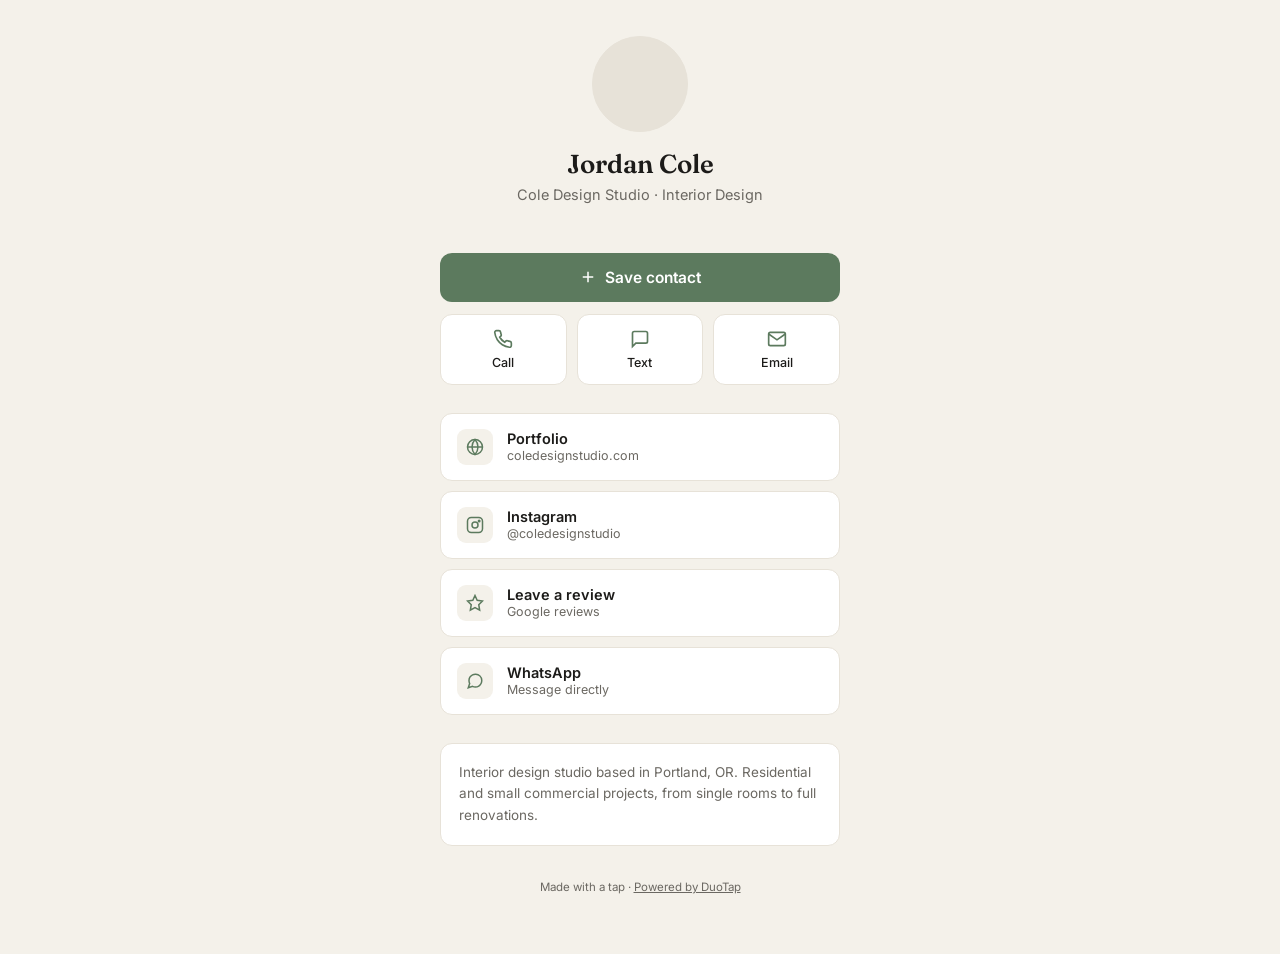
==== busines.html @ ecd8a02f "first" ====
<!DOCTYPE html>
<html lang="en">
<head>
  <meta charset="UTF-8">
  <meta name="viewport" content="width=device-width, initial-scale=1.0, viewport-fit=cover">
  <title>Jordan Cole — Cole Design Studio</title>
  <link rel="preconnect" href="https://fonts.googleapis.com">
  <link href="https://fonts.googleapis.com/css2?family=Fraunces:opsz,wght@9..144,500;9..144,600&family=Inter:wght@400;500;600&display=swap" rel="stylesheet">
  <style>
    :root{
      /* ---- Reskin per customer by editing these ---- */
      --bg:#f4f1ea;
      --card:#ffffff;
      --ink:#1c1b19;
      --muted:#6b6862;
      --accent:#5c7a5e;      /* primary action color */
      --accent-ink:#ffffff;  /* text on accent */
      --line:#e7e2d8;
      --radius:16px;
    }
    *{box-sizing:border-box;}
    body{
      margin:0;
      background:var(--bg);
      color:var(--ink);
      font-family:'Inter',sans-serif;
      display:flex;
      justify-content:center;
      min-height:100vh;
      padding:28px 16px 60px;
    }
    .card{
      width:100%;
      max-width:400px;
    }
    .profile{
      text-align:center;
      padding:8px 0 28px;
    }
    .avatar{
      width:96px; height:96px;
      border-radius:50%;
      margin:0 auto 18px;
      background:var(--line);
      display:block;
      object-fit:cover;
      border:1px solid var(--line);
    }
    h1{
      font-family:'Fraunces',serif;
      font-weight:600;
      font-size:26px;
      margin:0;
      line-height:1.15;
    }
    .role{
      color:var(--muted);
      font-size:14.5px;
      margin-top:6px;
    }

    .save-btn{
      display:flex;
      align-items:center;
      justify-content:center;
      gap:8px;
      width:100%;
      background:var(--accent);
      color:var(--accent-ink);
      border:none;
      padding:15px 20px;
      border-radius:12px;
      font-size:15.5px;
      font-weight:600;
      font-family:'Inter',sans-serif;
      cursor:pointer;
      margin-top:22px;
      transition:transform .12s, opacity .12s;
    }
    .save-btn:hover{opacity:.92;}
    .save-btn:active{transform:scale(0.98);}

    .quick-row{
      display:grid;
      grid-template-columns:repeat(3,1fr);
      gap:10px;
      margin-top:12px;
    }
    .quick-btn{
      display:flex;
      flex-direction:column;
      align-items:center;
      gap:6px;
      padding:14px 6px;
      background:var(--card);
      border:1px solid var(--line);
      border-radius:12px;
      text-decoration:none;
      color:var(--ink);
      font-size:12.5px;
      font-weight:500;
      transition:border-color .12s;
    }
    .quick-btn:hover{border-color:var(--accent);}
    .quick-btn svg{stroke:var(--accent);}

    .links{
      margin-top:28px;
      display:flex;
      flex-direction:column;
      gap:10px;
    }
    .link-row{
      display:flex;
      align-items:center;
      gap:14px;
      padding:15px 16px;
      background:var(--card);
      border:1px solid var(--line);
      border-radius:12px;
      text-decoration:none;
      color:var(--ink);
      transition:border-color .12s, transform .12s;
    }
    .link-row:hover{border-color:var(--accent); transform:translateY(-1px);}
    .link-icon{
      width:36px; height:36px;
      border-radius:9px;
      background:var(--bg);
      display:flex; align-items:center; justify-content:center;
      flex-shrink:0;
    }
    .link-icon svg{stroke:var(--accent);}
    .link-text{flex-grow:1;}
    .link-title{font-size:14.5px; font-weight:600;}
    .link-sub{font-size:12.5px; color:var(--muted); margin-top:1px;}
    .link-arrow{color:var(--muted); flex-shrink:0;}

    .about{
      margin-top:28px;
      padding:18px 18px;
      background:var(--card);
      border:1px solid var(--line);
      border-radius:12px;
      font-size:13.5px;
      color:var(--muted);
      line-height:1.6;
    }

    .footer{
      text-align:center;
      margin-top:34px;
      font-size:11.5px;
      color:var(--muted);
    }
    .footer a{color:var(--muted); text-decoration:underline;}

    @media (prefers-reduced-motion: reduce){
      *{transition:none !important;}
    }
  </style>
</head>
<body>

<div class="card">

  <div class="profile">
    <div class="avatar" role="img" aria-label="Jordan Cole"></div>
    <h1>Jordan Cole</h1>
    <div class="role">Cole Design Studio · Interior Design</div>
  </div>

  <button class="save-btn" onclick="saveContact()">
    <svg width="18" height="18" viewBox="0 0 24 24" fill="none" stroke="currentColor" stroke-width="2"><path d="M12 5v14M5 12h14"/></svg>
    Save contact
  </button>

  <div class="quick-row">
    <a class="quick-btn" href="tel:+15551234567">
      <svg width="20" height="20" viewBox="0 0 24 24" fill="none" stroke-width="2"><path d="M22 16.92v3a2 2 0 0 1-2.18 2 19.79 19.79 0 0 1-8.63-3.07 19.5 19.5 0 0 1-6-6 19.79 19.79 0 0 1-3.07-8.67A2 2 0 0 1 4.11 2h3a2 2 0 0 1 2 1.72c.127.96.361 1.903.7 2.81a2 2 0 0 1-.45 2.11L8.09 9.91a16 16 0 0 0 6 6l1.27-1.27a2 2 0 0 1 2.11-.45c.907.339 1.85.573 2.81.7A2 2 0 0 1 22 16.92z"/></svg>
      Call
    </a>
    <a class="quick-btn" href="sms:+15551234567">
      <svg width="20" height="20" viewBox="0 0 24 24" fill="none" stroke-width="2"><path d="M21 15a2 2 0 0 1-2 2H7l-4 4V5a2 2 0 0 1 2-2h14a2 2 0 0 1 2 2z"/></svg>
      Text
    </a>
    <a class="quick-btn" href="mailto:jordan@coledesignstudio.com">
      <svg width="20" height="20" viewBox="0 0 24 24" fill="none" stroke-width="2"><rect x="2" y="4" width="20" height="16" rx="2"/><path d="m22 6-10 7L2 6"/></svg>
      Email
    </a>
  </div>

  <div class="links">
    <a class="link-row" href="https://coledesignstudio.com" target="_blank" rel="noopener">
      <div class="link-icon"><svg width="18" height="18" viewBox="0 0 24 24" fill="none" stroke-width="2"><circle cx="12" cy="12" r="10"/><path d="M2 12h20M12 2a15.3 15.3 0 0 1 4 10 15.3 15.3 0 0 1-4 10 15.3 15.3 0 0 1-4-10 15.3 15.3 0 0 1 4-10z"/></svg></div>
      <div class="link-text">
        <div class="link-title">Portfolio</div>
        <div class="link-sub">coledesignstudio.com</div>
      </div>
      <svg class="link-arrow" width="16" height="16" viewBox="0 0 24 24" fill="none" stroke-width="2"><path d="M9 18l6-6-6-6"/></svg>
    </a>

    <a class="link-row" href="https://instagram.com/coledesignstudio" target="_blank" rel="noopener">
      <div class="link-icon"><svg width="18" height="18" viewBox="0 0 24 24" fill="none" stroke-width="2"><rect x="2" y="2" width="20" height="20" rx="5"/><circle cx="12" cy="12" r="4"/><circle cx="17.5" cy="6.5" r="1"/></svg></div>
      <div class="link-text">
        <div class="link-title">Instagram</div>
        <div class="link-sub">@coledesignstudio</div>
      </div>
      <svg class="link-arrow" width="16" height="16" viewBox="0 0 24 24" fill="none" stroke-width="2"><path d="M9 18l6-6-6-6"/></svg>
    </a>

    <a class="link-row" href="https://g.page/r/example/review" target="_blank" rel="noopener">
      <div class="link-icon"><svg width="18" height="18" viewBox="0 0 24 24" fill="none" stroke-width="2"><path d="M12 2l2.9 6.3L22 9.3l-5 5 1.2 7.1L12 18l-6.2 3.4L7 14.3l-5-5 7.1-1z"/></svg></div>
      <div class="link-text">
        <div class="link-title">Leave a review</div>
        <div class="link-sub">Google reviews</div>
      </div>
      <svg class="link-arrow" width="16" height="16" viewBox="0 0 24 24" fill="none" stroke-width="2"><path d="M9 18l6-6-6-6"/></svg>
    </a>

    <a class="link-row" href="https://wa.me/15551234567" target="_blank" rel="noopener">
      <div class="link-icon"><svg width="18" height="18" viewBox="0 0 24 24" fill="none" stroke-width="2"><path d="M21 11.5a8.38 8.38 0 0 1-.9 3.8 8.5 8.5 0 0 1-7.6 4.7 8.38 8.38 0 0 1-3.8-.9L3 21l1.9-5.7a8.38 8.38 0 0 1-.9-3.8 8.5 8.5 0 0 1 4.7-7.6 8.38 8.38 0 0 1 3.8-.9h.5a8.48 8.48 0 0 1 8 8v.5z"/></svg></div>
      <div class="link-text">
        <div class="link-title">WhatsApp</div>
        <div class="link-sub">Message directly</div>
      </div>
      <svg class="link-arrow" width="16" height="16" viewBox="0 0 24 24" fill="none" stroke-width="2"><path d="M9 18l6-6-6-6"/></svg>
    </a>
  </div>

  <div class="about">
    Interior design studio based in Portland, OR. Residential and small commercial projects, from single rooms to full renovations.
  </div>

  <div class="footer">
    Made with a tap · <a href="#" target="_blank" rel="noopener">Powered by DuoTap</a>
  </div>

</div>

<script>
  function saveContact(){
    var vcard = [
      "BEGIN:VCARD",
      "VERSION:3.0",
      "N:Cole;Jordan;;;",
      "FN:Jordan Cole",
      "ORG:Cole Design Studio",
      "TITLE:Interior Designer",
      "TEL;TYPE=CELL:+15551234567",
      "EMAIL:jordan@coledesignstudio.com",
      "URL:https://coledesignstudio.com",
      "END:VCARD"
    ].join("\n");

    var blob = new Blob([vcard], { type: "text/vcard" });
    var url = URL.createObjectURL(blob);
    var a = document.createElement("a");
    a.href = url;
    a.download = "jordan-cole.vcf";
    document.body.appendChild(a);
    a.click();
    document.body.removeChild(a);
    URL.revokeObjectURL(url);
  }
</script>

</body>
</html>
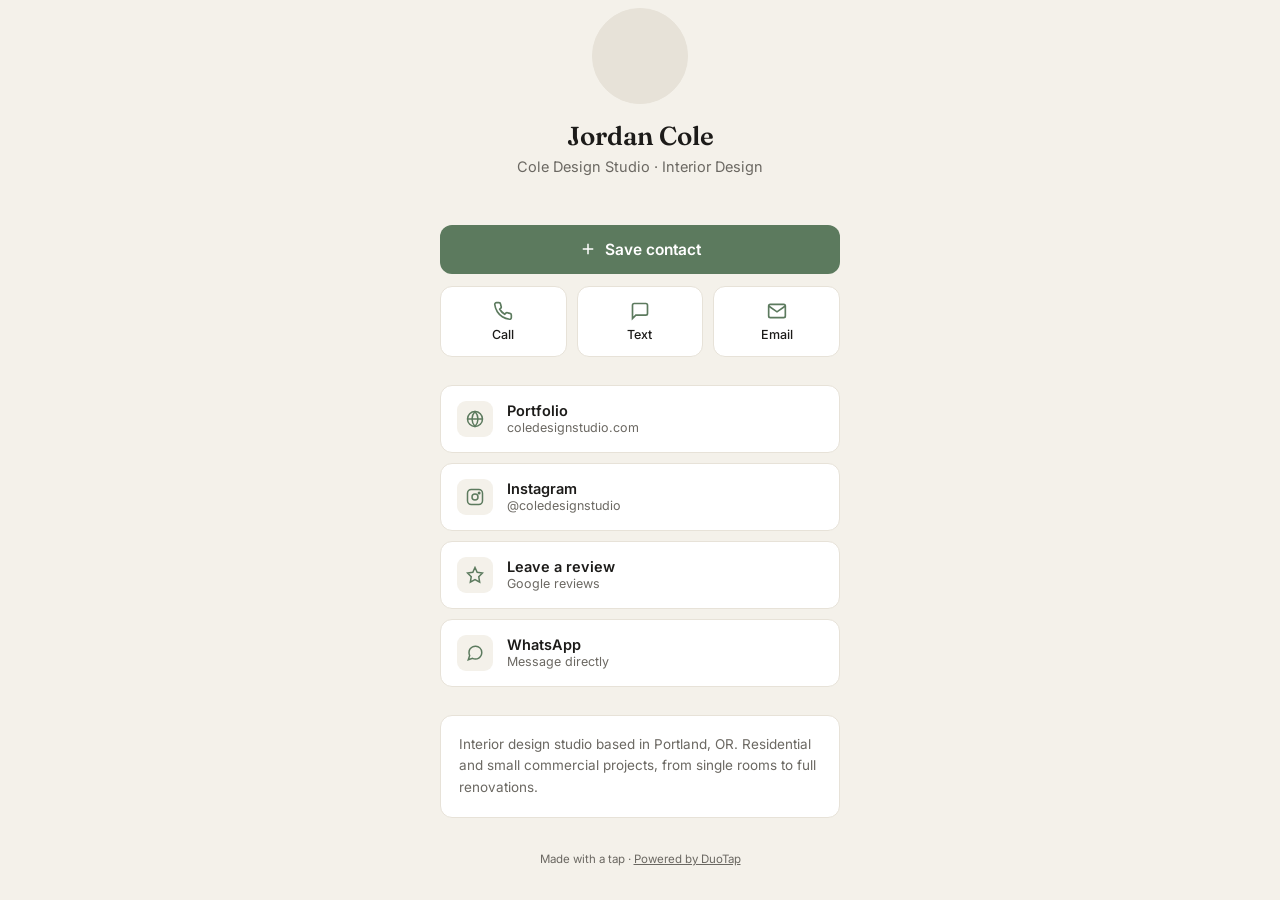
==== commit 8534de17: "#new changes styling prices changes" ====
--- a/busines.html
+++ b/busines.html
@@ -27,7 +27,7 @@
       display:flex;
       justify-content:center;
       min-height:100vh;
-      padding:28px 16px 60px;
+      padding:0 5px 0;
     }
     .card{
       width:100%;
@@ -176,15 +176,15 @@
   </button>
 
   <div class="quick-row">
-    <a class="quick-btn" href="tel:+15551234567">
+    <a class="quick-btn" href="#">
       <svg width="20" height="20" viewBox="0 0 24 24" fill="none" stroke-width="2"><path d="M22 16.92v3a2 2 0 0 1-2.18 2 19.79 19.79 0 0 1-8.63-3.07 19.5 19.5 0 0 1-6-6 19.79 19.79 0 0 1-3.07-8.67A2 2 0 0 1 4.11 2h3a2 2 0 0 1 2 1.72c.127.96.361 1.903.7 2.81a2 2 0 0 1-.45 2.11L8.09 9.91a16 16 0 0 0 6 6l1.27-1.27a2 2 0 0 1 2.11-.45c.907.339 1.85.573 2.81.7A2 2 0 0 1 22 16.92z"/></svg>
       Call
     </a>
-    <a class="quick-btn" href="sms:+15551234567">
+    <a class="quick-btn" href="#">
       <svg width="20" height="20" viewBox="0 0 24 24" fill="none" stroke-width="2"><path d="M21 15a2 2 0 0 1-2 2H7l-4 4V5a2 2 0 0 1 2-2h14a2 2 0 0 1 2 2z"/></svg>
       Text
     </a>
-    <a class="quick-btn" href="mailto:jordan@coledesignstudio.com">
+    <a class="quick-btn" href="#">
       <svg width="20" height="20" viewBox="0 0 24 24" fill="none" stroke-width="2"><rect x="2" y="4" width="20" height="16" rx="2"/><path d="m22 6-10 7L2 6"/></svg>
       Email
     </a>
